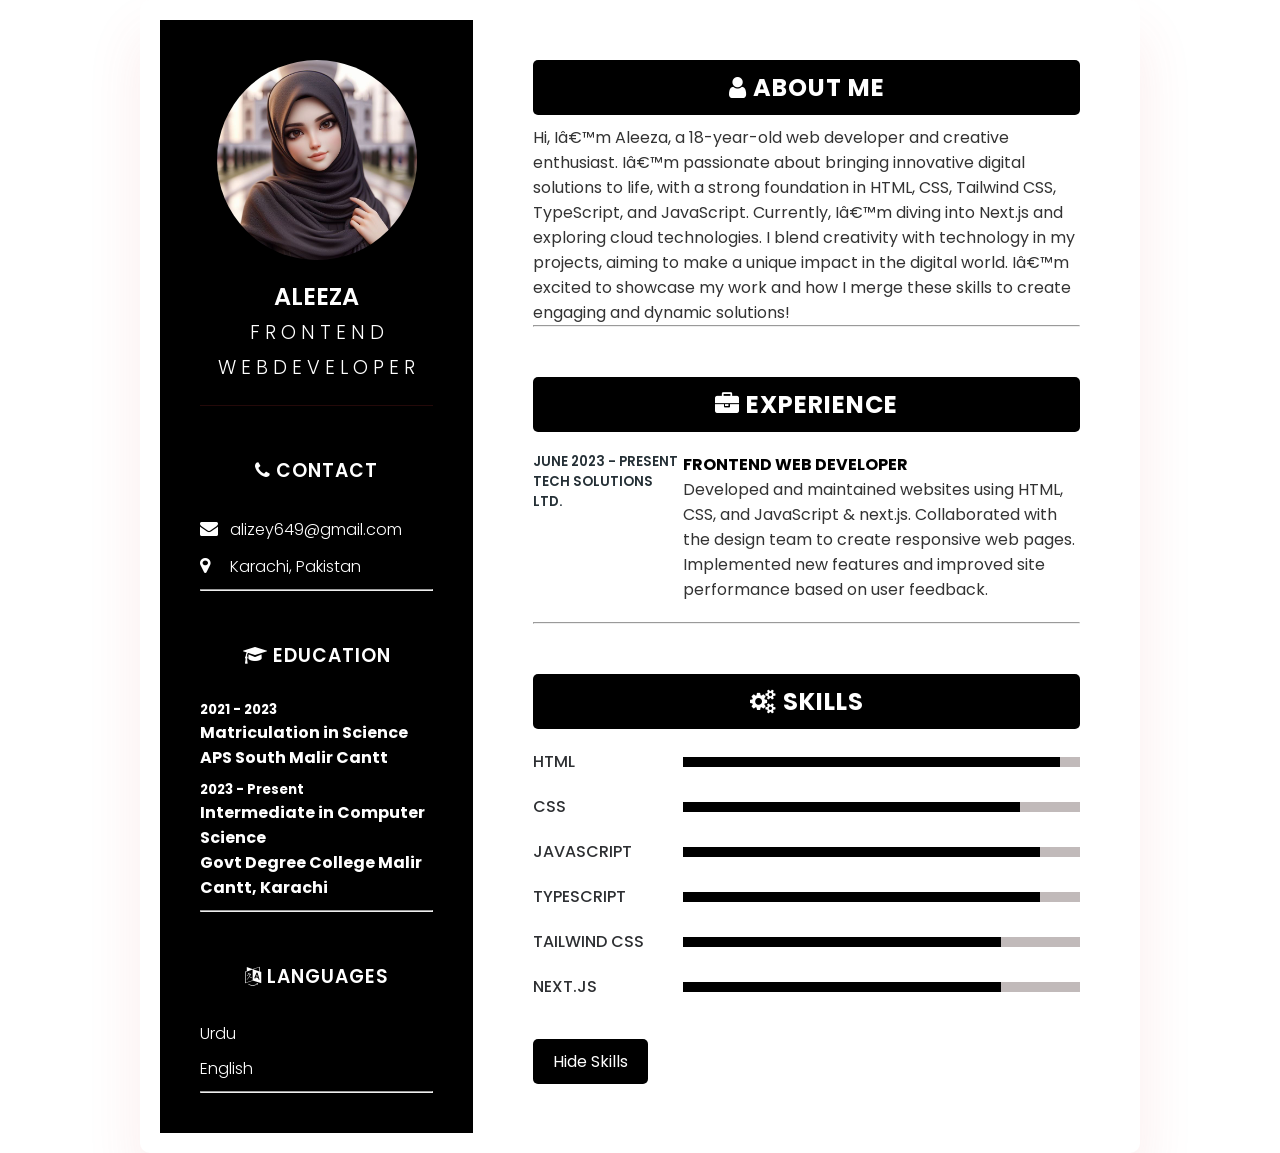
==== view_resume.html @ 832e637a "Resume Builder Updated" ====
<!DOCTYPE html>
<html lang="en">
<head>
    <meta name="viewport" content="width=device-width, initial-scale=1.0">
    <title>Aleeza's Interactive Resume</title>
    <link rel="stylesheet" href="https://cdnjs.cloudflare.com/ajax/libs/font-awesome/4.7.0/css/font-awesome.css" integrity="sha512-5A8nwdMOWrSz20fDsjczgUidUBR8liPYU+WymTZP1lmY9G6Oc7HlZv156XqnsgNUzTyMefFTcsFH/tnJE/+xBg==" crossorigin="anonymous" referrerpolicy="no-referrer" />
    <link rel="stylesheet" type="text/css" href="resumestyle.css">
</head>
<body>
    <div class="container">
        <div class="left_Side">
            <div class="profileText">
                <div class="imgBx">
                    <img src="ai.jpeg" alt="Aleeza">
                </div>
                <h2>Aleeza<br><span>F R O N T E N D <br> W E B  D E V E L O P E R</span></h2>
            </div>
            <div class="contactInfo">
                <h3 class="title"><i class="fa fa-phone"></i> Contact</h3>
                <ul>
                    <li><span class="icon"><i class="fa fa-envelope" aria-hidden="true"></i></span><span class="text">alizey649@gmail.com</span></li>
                    <li><span class="icon"><i class="fa fa-map-marker" aria-hidden="true"></i></span><span class="text">Karachi, Pakistan</span></li>
                </ul>
                <hr>
            </div>
            <div class="contactInfo education">
                <h3 class="title"><i class="fa fa-graduation-cap"></i> EDUCATION</h3>
                <ul>
                    <li><h5>2021 - 2023</h5><h4>Matriculation in Science</h4><h4>APS South Malir Cantt</h4></li>
                    <li><h5>2023 - Present</h5><h4>Intermediate in Computer Science</h4><h4>Govt Degree College Malir Cantt, Karachi</h4></li>
                </ul>
                <hr>
            </div>
            <div class="contactInfo language">
                <h3 class="title"><i class="fa fa-language"></i> LANGUAGES</h3>
                <ul>
                    <li><span class="text">Urdu</span><div style="width: 90%;"></div></li>
                    <li><span class="text">English</span><div style="width: 85%;"></div></li>
                </ul>
                <hr>
            </div>
        </div>

        <div class="right_Side">
            <div class="about">
                <h2 class="title2"><i class="fa fa-user"></i> About Me</h2>
                <p>Hi, I’m Aleeza, a 18-year-old web developer and creative enthusiast. I’m passionate about bringing innovative digital solutions to life, with a strong foundation in HTML, CSS, Tailwind CSS, TypeScript, and JavaScript. Currently, I’m diving into Next.js and exploring cloud technologies. I blend creativity with technology in my projects, aiming to make a unique impact in the digital world. I’m excited to showcase my work and how I merge these skills to create engaging and dynamic solutions!</p>
                <hr>
            </div>

            <div class="about">
                <h2 class="title2"><i class="fa fa-briefcase"></i> Experience</h2>
                <div class="box">
                    <div class="year_company">
                        <h5>June 2023 - Present</h5><h5>Tech Solutions Ltd.</h5>
                    </div>
                    <div class="text">
                        <h4>Frontend Web Developer</h4>
                        <p>Developed and maintained websites using HTML, CSS, and JavaScript & next.js. Collaborated with the design team to create responsive web pages. Implemented new features and improved site performance based on user feedback.</p>
                    </div>
                </div>
              
                <hr>
            </div>

            <div class="about skills">
                <h2 class="title2"><i class="fa fa-cogs"></i> Skills</h2>
                <div id="skills-container">
                    <div class="box">
                        <h4>HTML</h4>
                        <div class="percent"><div style="width: 95%;"></div></div>
                    </div>
                    <div class="box">
                        <h4>CSS</h4>
                        <div class="percent"><div style="width: 85%;"></div></div>
                    </div>
                    <div class="box">
                        <h4>JavaScript</h4>
                        <div class="percent"><div style="width: 90%;"></div></div>
                    </div>
                    <div class="box">
                        <h4>TypeScript</h4>
                        <div class="percent"><div style="width: 90%;"></div></div>
                    </div>
                    <div class="box">
                        <h4>Tailwind CSS</h4>
                        <div class="percent"><div style="width: 80%;"></div></div>
                    </div>
                    <div class="box">
                        <h4>Next.js</h4>
                        <div class="percent"><div style="width: 80%;"></div></div>
                    </div>
                </div>
                <button id="toggle-skills">Hide Skills</button>
            </div>
        </div>
    </div>
    <script src="resumescript.js"></script>
</body>
</html>
---- resumestyle.css ----
@import url('https://fonts.googleapis.com/css?family=Poppins:200,300,400,500,600,700,800,900&display=swap');

* { 
    margin: 0;
    padding: 0;
    box-sizing: border-box;
    font-family: 'Poppins', sans-serif;
}

body {
    background: white;
    display: flex;
    justify-content: center;
    align-items: center;
    min-height: 100vh;
    margin: 0;
    width: 100%;
}

.container {
    position: relative;
    width: 100%;
    max-width: 1000px;
    background: #fff;
    display: grid;
    grid-template-columns: 1fr 2fr;
    box-shadow: 0 35px 55px rgba(211, 68, 68, 0.1);
    border-radius: 10px;
    padding: 20px;
    gap: 20px;
    overflow: hidden;
}

.container .left_Side {
    position: relative;
    background: rgb(0, 0, 0);
    padding: 40px;
    color: white;
}

.profileText {
    position: relative;
    display: flex;
    flex-direction: column;
    align-items: center;
    padding-bottom: 20px;
    border-bottom: 1px solid rgba(179, 46, 46, 0.2);
}

.profileText .imgBx {
    position: relative;
    width: 200px;
    height: 200px;
    border-radius: 50%;
    overflow: hidden;
}

.profileText .imgBx img {
    position: absolute;
    top: 0;
    left: 0;
    width: 100%;
    height: 100%;
    object-fit: cover;
}

.profileText h2 {
    color: #fff;
    font-size: 1.5em;
    margin-top: 20px;
    text-transform: uppercase;
    text-align: center;
    font-weight: 600;
    line-height: 1.4em;
}

.profileText h2 span {
    font-size: 0.8em;
    font-weight: 300;
}

.contactInfo {
    padding-top: 40px;
}

.title {
    color: #ffffff;
    text-transform: uppercase;
    font-weight: 600;
    letter-spacing: 1px;
    margin-bottom: 20px;
    background-color: #000000;
    padding: 10px;
    border-radius: 5px;
    text-align: center;
}

.contactInfo ul {
    position: relative;
}

.contactInfo ul li {
    position: relative;
    list-style: none;
    margin: 10px 0;
    cursor: pointer;
}

.contactInfo ul li .icon {
    display: inline-block;
    width: 30px;
    font-size: 18px;
    color: white;
}

.contactInfo ul li span {
    color: #fff;
    font-weight: 300;
}

.container .right_Side {
    position: relative;
    background: #fff;
    padding: 40px;
}

.about {
    margin-bottom: 50px;
}

.about:last-child {
    margin-bottom: 0;
}

.title2 {
    color: #ffffff;
    text-transform: uppercase;
    letter-spacing: 1px;
    margin-bottom: 10px;
    background-color: #000000; 
    padding: 10px;
    border-radius: 5px;
    text-align: center;
}

p {
    color: #333;
}

.about .box {
    display: flex;
    flex-direction: row;
    margin: 20px 0;
}

.about .box .year_company {
    min-width: 150px;
}

.about .box .year_company h5 {
    text-transform: uppercase;
    color: #253036;
    font-weight: 600;
}

.about .box .text h4 {
    text-transform: uppercase;
    color: black;
    font-size: 16px;
}

.skills .box {
    position: relative;
    width: 100%;
    display: grid;
    grid-template-columns: 150px 1fr;
    justify-content: center;
    align-items: center;
}

.skills .box h4 {
    text-transform: uppercase;
    color: #2e3033;
    font-weight: 500;
}

.skills .box .percent {
    position: relative;
    width: 100%;
    height: 10px;
    background: #c1baba;
}

.skills .box .percent div {
    position: absolute;
    top: 0;
    left: 0;
    height: 100%;
    background: black;
}

#toggle-skills {
    display: inline-block;
    background-color: #000000;
    color: white;
    padding: 10px 20px;
    border: none;
    border-radius: 5px;
    font-size: 16px;
    cursor: pointer;
    margin-top: 20px;
    transition: background-color 0.3s ease;
}

#toggle-skills:hover {
    background-color: #444;
}

@media only screen and (max-width: 768px) {
    .container {
        grid-template-columns: 1fr;
        gap: 20px;
        padding: 20px;
        width: 100%;
    }

    .container .left_Side, .container .right_Side {
        padding: 20px;
    }

    .profileText h2 {
        font-size: 1.2em;
    }

    .about .box {
        flex-direction: column;
    }

    .skills .box {
        grid-template-columns: 1fr;
    }

    .contactInfo ul li {
        font-size: 14px;
    }
}

@media only screen and (max-width: 480px) {
    .profileText h2 {
        font-size: 1em;
    }

    .container {
        padding: 10px;
        width: 100%;
        margin: 0;
    }

    .contactInfo ul li {
        font-size: 14px;
    }

    .interest ul {
        grid-template-columns: 1fr;
    }
}

@media (max-width: 324px) {
    .container {
        width: 100%;
        padding: 3px;
    }

    .profileText h2 {
        font-size: 0.9em;
    }

    .contactInfo ul li {
        font-size: 11px;
    }
}
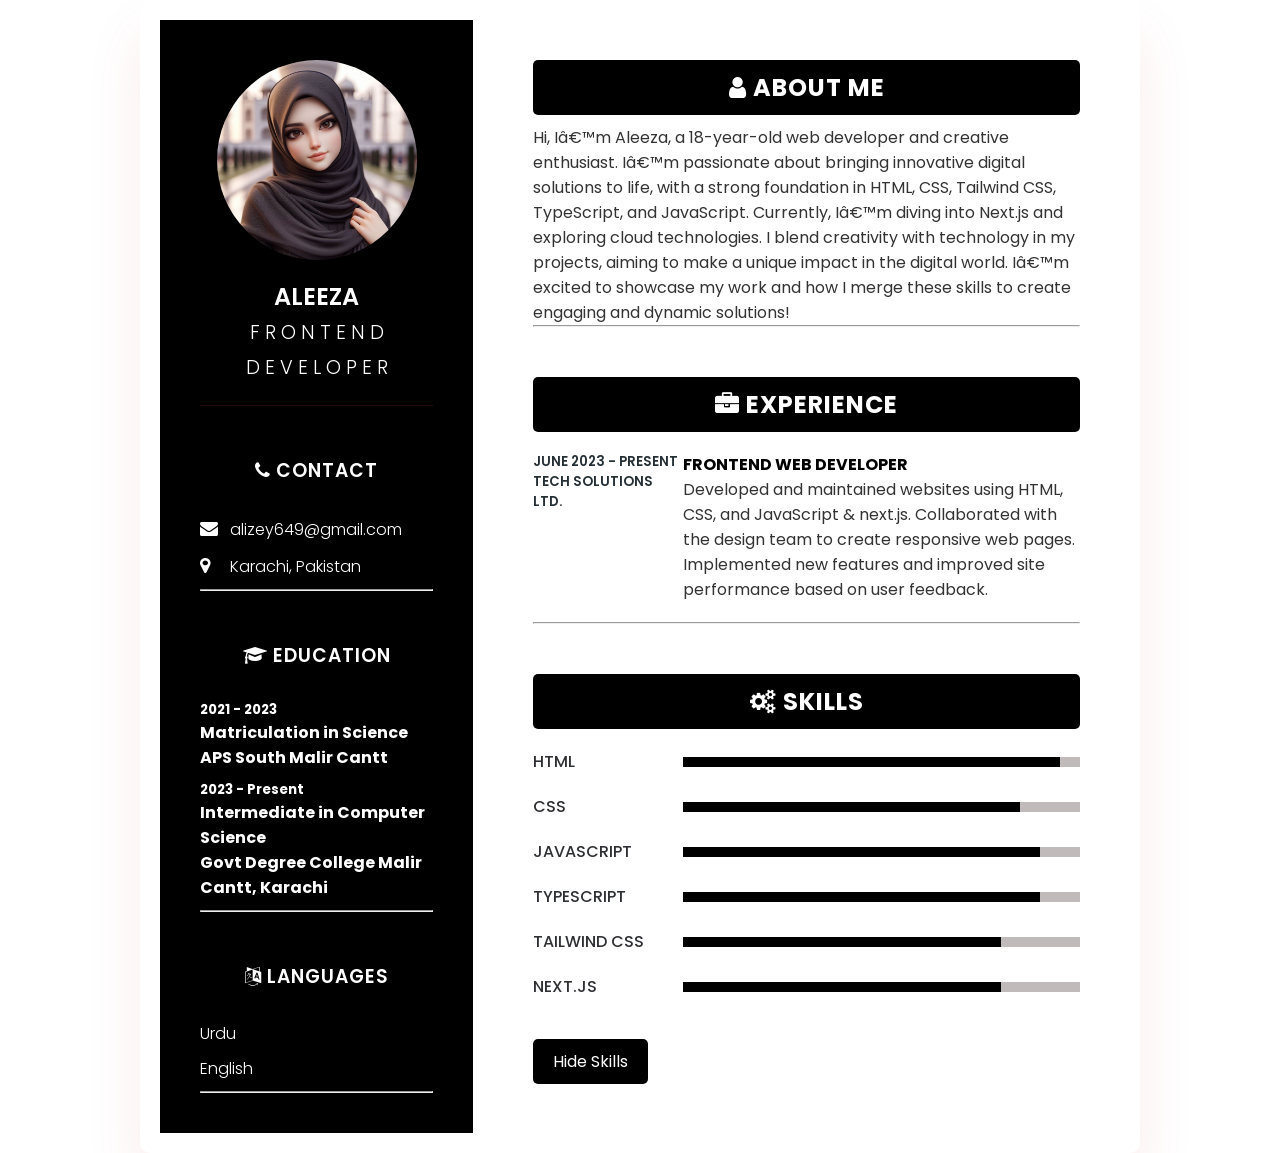
==== commit 90b2d80c: "Update view_resume.html" ====
--- a/view_resume.html
+++ b/view_resume.html
@@ -13,7 +13,7 @@
                 <div class="imgBx">
                     <img src="ai.jpeg" alt="Aleeza">
                 </div>
-                <h2>Aleeza<br><span>F R O N T E N D <br> W E B  D E V E L O P E R</span></h2>
+                <h2>Aleeza<br><span>F R O N T E N D <br>  D E V E L O P E R</span></h2>
             </div>
             <div class="contactInfo">
                 <h3 class="title"><i class="fa fa-phone"></i> Contact</h3>
@@ -97,4 +97,4 @@
     </div>
     <script src="resumescript.js"></script>
 </body>
-</html>+</html>
